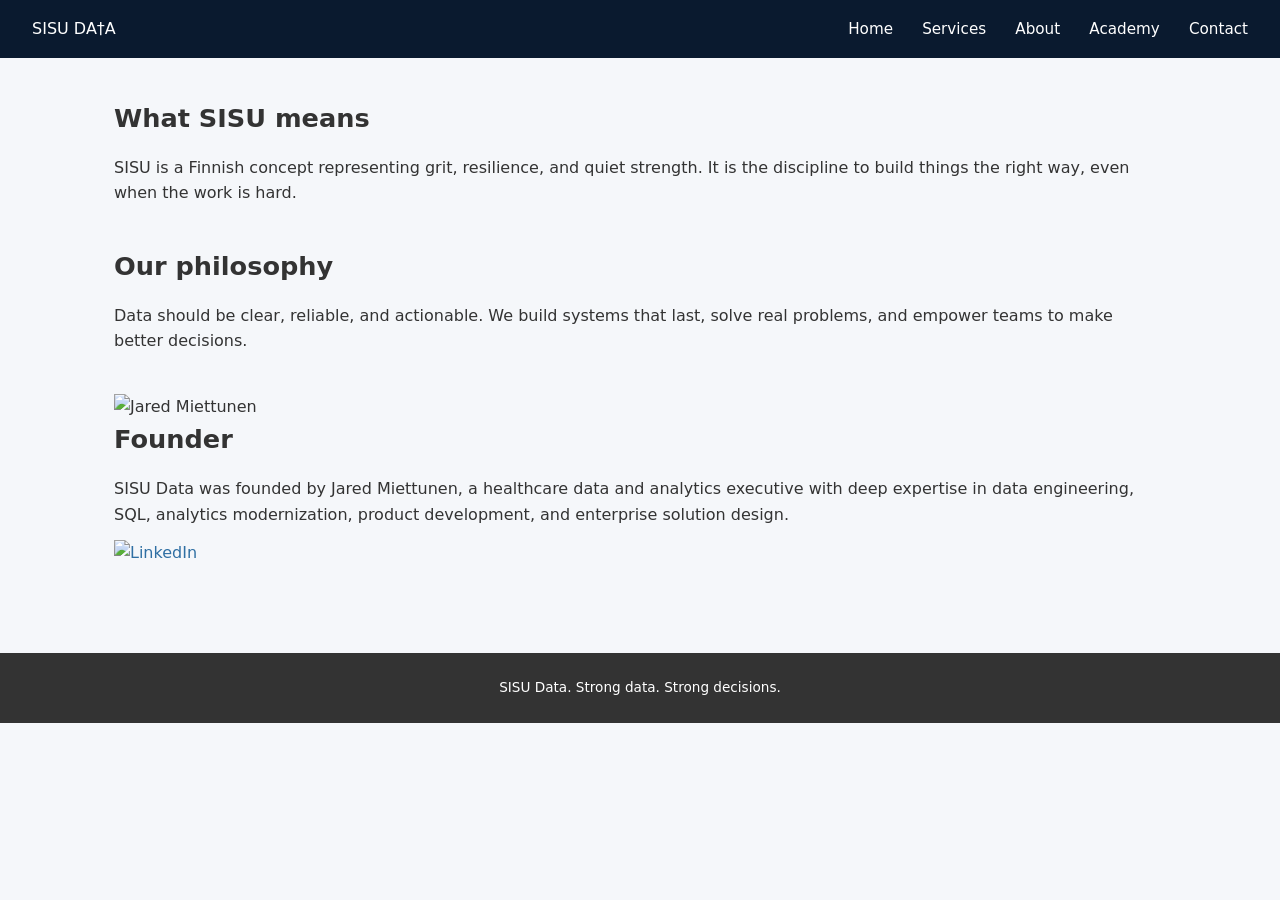
==== about.html @ 60256e6f "Revise founder section with image and details Updated the founder section with a photo and additiona" ====
<!DOCTYPE html>
<html lang="en">
<head>
  <meta charset="UTF-8">
  <title>SISU Data | About</title>
  <link rel="stylesheet" href="styles.css">
</head>
<body>

<header>
  <div class="logo-stack">
    <span class="logo-sisu">SISU</span>
    <span class="logo-data">DA<span class="cross">†</span>A</span>
  </div>
  <nav>
    <a href="index.html">Home</a>
    <a href="services.html">Services</a>
    <a href="about.html">About</a>
    <a href="cases.html">Academy</a>
    <a href="contact.html">Contact</a>
  </nav>
</header>

<main class="main">

  <section class="section">
    <h2>What SISU means</h2>
    <p>
      SISU is a Finnish concept representing grit, resilience, and quiet strength.
      It is the discipline to build things the right way, even when the work is hard.
    </p>
  </section>

  <section class="section">
    <h2>Our philosophy</h2>
    <p>
      Data should be clear, reliable, and actionable. We build systems that last, solve real problems,
      and empower teams to make better decisions.
    </p>
  </section>

  <section class="section founder-section">
    <div class="founder-photo">
      <img src="founder.jpg" alt="Jared Miettunen">
    </div>

    <div class="founder-text">
      <h2>Founder</h2>
      <p>
        SISU Data was founded by Jared Miettunen, a healthcare data and analytics executive with deep
        expertise in data engineering, SQL, analytics modernization, product development, and enterprise
        solution design.
      </p>

      <a href="https://www.linkedin.com/in/jared-s-miettunen" class="linkedin-btn">
        <img src="linkedin.png" alt="LinkedIn">
      </a>
    </div>
  </section>

</main>

<footer>
  <p>SISU Data. Strong data. Strong decisions.</p>
</footer>

</body>
</html>
---- styles.css ----
:root {
  --navy: #0A1A2F;
  --blue: #2F6FA3;
  --ice: #F5F7FA;
  --charcoal: #333333;
  --white: #FFFFFF;
}

* {
  box-sizing: border-box;
  margin: 0;
  padding: 0;
}

body {
  font-family: "Inter", system-ui, -apple-system, BlinkMacSystemFont, "Segoe UI", sans-serif;
  background-color: var(--ice);
  color: var(--charcoal);
  line-height: 1.6;
}

a {
  color: var(--blue);
  text-decoration: none;
}

header {
  background-color: var(--navy);
  color: var(--white);
  padding: 1rem 2rem;
  display: flex;
  justify-content: space-between;
  align-items: center;
}

header .logo {
  font-weight: 700;
  letter-spacing: 0.08em;
}

nav a {
  margin-left: 1.5rem;
  font-size: 0.95rem;
  color: var(--white);
}

nav a:hover {
  text-decoration: underline;
}

.main {
  max-width: 1100px;
  margin: 0 auto;
  padding: 2.5rem 1.5rem 3rem;
}

/* Hero */

.hero {
  background-color: var(--navy);
  color: var(--white);
  padding: 3rem 2rem;
  border-radius: 12px;
  margin-bottom: 2.5rem;
  position: relative;
  overflow: hidden;
}

.hero::after {
  content: "";
  position: absolute;
  right: -40px;
  bottom: -40px;
  width: 200px;
  height: 200px;
  background: linear-gradient(135deg, var(--blue), var(--ice));
  opacity: 0.15;
  transform: rotate(12deg);
}

.hero h1 {
  font-size: 2.2rem;
  margin-bottom: 1rem;
}

.hero p {
  max-width: 600px;
  margin-bottom: 1.5rem;
}

.hero-buttons {
  display: flex;
  gap: 1rem;
  flex-wrap: wrap;
}

.btn-primary,
.btn-secondary {
  padding: 0.75rem 1.4rem;
  border-radius: 999px;
  font-size: 0.95rem;
  font-weight: 500;
  border: none;
  cursor: pointer;
}

.btn-primary {
  background-color: var(--blue);
  color: var(--white);
}

.btn-primary:hover {
  background-color: var(--white);
  color: var(--navy);
}

.btn-secondary {
  background-color: transparent;
  color: var(--white);
  border: 1px solid var(--white);
}

.btn-secondary:hover {
  background-color: var(--white);
  color: var(--navy);
}

/* Sections */

.section {
  margin-bottom: 2.5rem;
}

.section h2 {
  font-size: 1.6rem;
  margin-bottom: 1rem;
}

.section p {
  margin-bottom: 0.75rem;
}

.grid-3 {
  display: grid;
  grid-template-columns: repeat(auto-fit, minmax(240px, 1fr));
  gap: 1.5rem;
}

.card {
  background-color: var(--white);
  border-radius: 10px;
  padding: 1.5rem;
  box-shadow: 0 4px 14px rgba(0, 0, 0, 0.04);
}

.card h3 {
  margin-bottom: 0.5rem;
  font-size: 1.1rem;
}

.card ul {
  list-style: none;
  margin-top: 0.5rem;
}

.card ul li {
  margin-bottom: 0.35rem;
}

/* Contact form */

form {
  background-color: var(--white);
  padding: 1.8rem;
  border-radius: 10px;
  box-shadow: 0 4px 14px rgba(0, 0, 0, 0.04);
}

form .field {
  margin-bottom: 1rem;
}

form label {
  display: block;
  font-size: 0.9rem;
  margin-bottom: 0.35rem;
}

form input,
form textarea {
  width: 100%;
  padding: 0.6rem 0.7rem;
  border-radius: 6px;
  border: 1px solid #ccd3dd;
  font-size: 0.95rem;
}

form textarea {
  min-height: 120px;
  resize: vertical;
}

form button {
  margin-top: 0.5rem;
}

/* Footer */

footer {
  background-color: var(--charcoal);
  color: var(--white);
  padding: 1.5rem 2rem;
  font-size: 0.85rem;
  text-align: center;
}

/* Responsive */

@media (max-width: 700px) {
  header {
    flex-direction: column;
    align-items: flex-start;
    gap: 0.75rem;
  }

  .hero {
    padding: 2.2rem 1.5rem;
  }
}
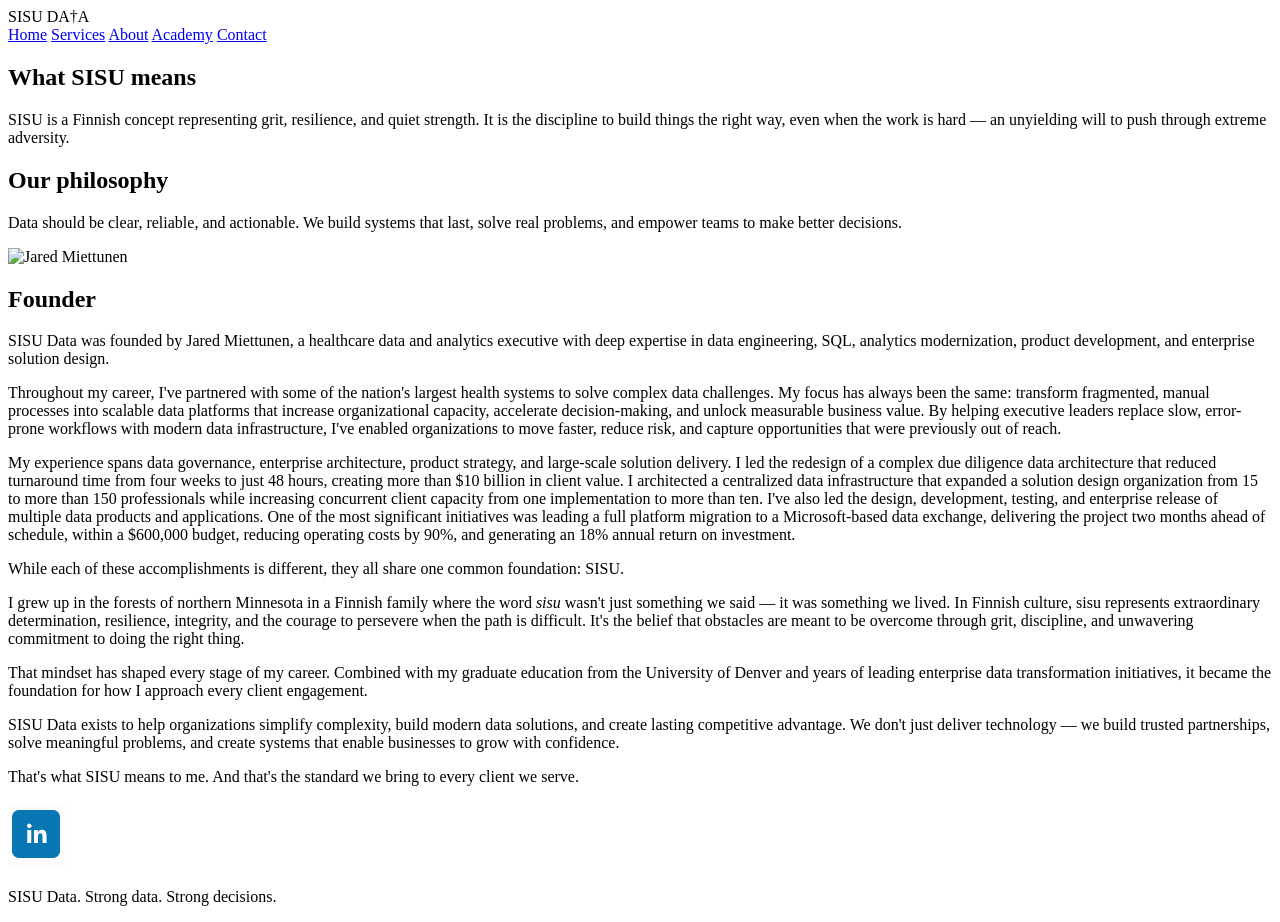
==== commit 5d93395a: "Revise content in about.html for clarity and detail Updated the text in the 'What SISU means' and 'F" ====
--- a/about.html
+++ b/about.html
@@ -23,22 +23,26 @@
 
 <main class="main">
 
+  <!-- What SISU Means -->
   <section class="section">
     <h2>What SISU means</h2>
     <p>
       SISU is a Finnish concept representing grit, resilience, and quiet strength.
-      It is the discipline to build things the right way, even when the work is hard.
+      It is the discipline to build things the right way, even when the work is hard —
+      an unyielding will to push through extreme adversity.
     </p>
   </section>
 
+  <!-- Our Philosophy -->
   <section class="section">
     <h2>Our philosophy</h2>
     <p>
-      Data should be clear, reliable, and actionable. We build systems that last, solve real problems,
-      and empower teams to make better decisions.
+      Data should be clear, reliable, and actionable. We build systems that last,
+      solve real problems, and empower teams to make better decisions.
     </p>
   </section>
 
+  <!-- Founder -->
   <section class="section founder-section">
     <div class="founder-photo">
       <img src="founder.jpg" alt="Jared Miettunen">
@@ -47,13 +51,57 @@
     <div class="founder-text">
       <h2>Founder</h2>
       <p>
-        SISU Data was founded by Jared Miettunen, a healthcare data and analytics executive with deep
-        expertise in data engineering, SQL, analytics modernization, product development, and enterprise
-        solution design.
+        SISU Data was founded by Jared Miettunen, a healthcare data and analytics executive with deep expertise
+        in data engineering, SQL, analytics modernization, product development, and enterprise solution design.
+      </p>
+
+      <p>
+        Throughout my career, I've partnered with some of the nation's largest health systems to solve complex data challenges.
+        My focus has always been the same: transform fragmented, manual processes into scalable data platforms that increase
+        organizational capacity, accelerate decision-making, and unlock measurable business value. By helping executive leaders
+        replace slow, error-prone workflows with modern data infrastructure, I've enabled organizations to move faster, reduce risk,
+        and capture opportunities that were previously out of reach.
+      </p>
+
+      <p>
+        My experience spans data governance, enterprise architecture, product strategy, and large-scale solution delivery.
+        I led the redesign of a complex due diligence data architecture that reduced turnaround time from four weeks to just 48 hours,
+        creating more than $10 billion in client value. I architected a centralized data infrastructure that expanded a solution design
+        organization from 15 to more than 150 professionals while increasing concurrent client capacity from one implementation to more than ten.
+        I've also led the design, development, testing, and enterprise release of multiple data products and applications.
+        One of the most significant initiatives was leading a full platform migration to a Microsoft-based data exchange,
+        delivering the project two months ahead of schedule, within a $600,000 budget, reducing operating costs by 90%, and generating
+        an 18% annual return on investment.
+      </p>
+
+      <p>
+        While each of these accomplishments is different, they all share one common foundation: SISU.
+      </p>
+
+      <p>
+        I grew up in the forests of northern Minnesota in a Finnish family where the word <em>sisu</em> wasn't just something we said —
+        it was something we lived. In Finnish culture, sisu represents extraordinary determination, resilience, integrity,
+        and the courage to persevere when the path is difficult. It's the belief that obstacles are meant to be overcome through grit,
+        discipline, and unwavering commitment to doing the right thing.
+      </p>
+
+      <p>
+        That mindset has shaped every stage of my career. Combined with my graduate education from the University of Denver
+        and years of leading enterprise data transformation initiatives, it became the foundation for how I approach every client engagement.
+      </p>
+
+      <p>
+        SISU Data exists to help organizations simplify complexity, build modern data solutions, and create lasting competitive advantage.
+        We don't just deliver technology — we build trusted partnerships, solve meaningful problems, and create systems that enable
+        businesses to grow with confidence.
+      </p>
+
+      <p>
+        That's what SISU means to me. And that's the standard we bring to every client we serve.
       </p>
 
       <a href="https://www.linkedin.com/in/jared-s-miettunen" class="linkedin-btn">
-        <img src="linkedin.png" alt="LinkedIn">
+        <img src="linkedin.png" alt="LinkedIn Profile">
       </a>
     </div>
   </section>
--- a/styles.css
+++ b/styles.css
@@ -1,229 +1,106 @@
-:root {
-  --navy: #0A1A2F;
-  --blue: #2F6FA3;
-  --ice: #F5F7FA;
-  --charcoal: #333333;
-  --white: #FFFFFF;
-}
+<!DOCTYPE html>
+<html lang="en">
+<head>
+  <meta charset="UTF-8">
+  <title>SISU Data | Services</title>
+  <link rel="stylesheet" href="styles.css">
+</head>
+<body>
 
-* {
-  box-sizing: border-box;
-  margin: 0;
-  padding: 0;
-}
+<header>
+  <div class="logo-stack">
+    <span class="logo-sisu">SISU</span>
+    <span class="logo-data">DA<span class="cross">†</span>A</span>
+  </div>
+  <nav>
+    <a href="index.html">Home</a>
+    <a href="services.html">Services</a>
+    <a href="about.html">About</a>
+    <a href="cases.html">Academy</a>
+    <a href="contact.html">Contact</a>
+  </nav>
+</header>
 
-body {
-  font-family: "Inter", system-ui, -apple-system, BlinkMacSystemFont, "Segoe UI", sans-serif;
-  background-color: var(--ice);
-  color: var(--charcoal);
-  line-height: 1.6;
-}
+<main class="main">
 
-a {
-  color: var(--blue);
-  text-decoration: none;
-}
+  <section class="section">
+    <h2>Services</h2>
+    <p>
+      SISU Data focuses on disciplined, outcome‑driven data work. Each engagement is tailored,
+      but these are the core service areas.
+    </p>
+  </section>
 
-header {
-  background-color: var(--navy);
-  color: var(--white);
-  padding: 1rem 2rem;
-  display: flex;
-  justify-content: space-between;
-  align-items: center;
-}
+  <!-- FIRST ROW: 3 CARDS -->
+  <section class="section grid-3">
 
-header .logo {
-  font-weight: 700;
-  letter-spacing: 0.08em;
-}
+    <div class="card">
+      <h3>Business Consulting</h3>
+      <p>Strategic guidance to help organizations grow with clarity and confidence.</p>
+      <ul>
+        <li>Strategic planning</li>
+        <li>Operational performance review</li>
+        <li>Leadership advisory</li>
+        <li>Product growth strategy</li>
+      </ul>
+    </div>
 
-nav a {
-  margin-left: 1.5rem;
-  font-size: 0.95rem;
-  color: var(--white);
-}
+    <div class="card">
+      <h3>Data Engineering & Architecture</h3>
+      <p>We design and optimize SQL environments, build reliable pipelines, and modernize legacy systems.</p>
+      <ul>
+        <li>Faster query performance</li>
+        <li>Stable ETL pipelines</li>
+        <li>Reduced downtime</li>
+        <li>Scalable architecture</li>
+      </ul>
+    </div>
 
-nav a:hover {
-  text-decoration: underline;
-}
+    <div class="card">
+      <h3>Analytics Modernization</h3>
+      <p>We transform reporting into actionable intelligence with modern BI and KPI frameworks.</p>
+      <ul>
+        <li>Clear KPI alignment</li>
+        <li>Automated reporting</li>
+        <li>Executive‑ready dashboards</li>
+        <li>Better visibility into trends</li>
+      </ul>
+    </div>
 
-.main {
-  max-width: 1100px;
-  margin: 0 auto;
-  padding: 2.5rem 1.5rem 3rem;
-}
+  </section>
 
-/* Hero */
+  <!-- SECOND ROW: 2 CARDS -->
+  <section class="section grid-2">
 
-.hero {
-  background-color: var(--navy);
-  color: var(--white);
-  padding: 3rem 2rem;
-  border-radius: 12px;
-  margin-bottom: 2.5rem;
-  position: relative;
-  overflow: hidden;
-}
+    <div class="card">
+      <h3>AI & Automation Readiness</h3>
+      <p>We prepare your data for AI by improving quality, structure, governance, and workflow automation.</p>
+      <ul>
+        <li>Clean, reliable datasets</li>
+        <li>Feature‑ready data</li>
+        <li>Automated workflows</li>
+        <li>Strong governance foundation</li>
+      </ul>
+    </div>
 
-.hero::after {
-  content: "";
-  position: absolute;
-  right: -40px;
-  bottom: -40px;
-  width: 200px;
-  height: 200px;
-  background: linear-gradient(135deg, var(--blue), var(--ice));
-  opacity: 0.15;
-  transform: rotate(12deg);
-}
+    <div class="card">
+      <h3>Product Ownership & Delivery</h3>
+      <p>We lead cross‑functional teams to deliver data products that solve real business problems.</p>
+      <ul>
+        <li>Clear roadmaps</li>
+        <li>Prioritized backlogs</li>
+        <li>On‑time delivery</li>
+        <li>Measurable business impact</li>
+      </ul>
+    </div>
 
-.hero h1 {
-  font-size: 2.2rem;
-  margin-bottom: 1rem;
-}
+  </section>
 
-.hero p {
-  max-width: 600px;
-  margin-bottom: 1.5rem;
-}
+</main>
 
-.hero-buttons {
-  display: flex;
-  gap: 1rem;
-  flex-wrap: wrap;
-}
+<footer>
+  <p>Built with clarity and resilience. SISU Data.</p>
+</footer>
 
-.btn-primary,
-.btn-secondary {
-  padding: 0.75rem 1.4rem;
-  border-radius: 999px;
-  font-size: 0.95rem;
-  font-weight: 500;
-  border: none;
-  cursor: pointer;
-}
-
-.btn-primary {
-  background-color: var(--blue);
-  color: var(--white);
-}
-
-.btn-primary:hover {
-  background-color: var(--white);
-  color: var(--navy);
-}
-
-.btn-secondary {
-  background-color: transparent;
-  color: var(--white);
-  border: 1px solid var(--white);
-}
-
-.btn-secondary:hover {
-  background-color: var(--white);
-  color: var(--navy);
-}
-
-/* Sections */
-
-.section {
-  margin-bottom: 2.5rem;
-}
-
-.section h2 {
-  font-size: 1.6rem;
-  margin-bottom: 1rem;
-}
-
-.section p {
-  margin-bottom: 0.75rem;
-}
-
-.grid-3 {
-  display: grid;
-  grid-template-columns: repeat(auto-fit, minmax(240px, 1fr));
-  gap: 1.5rem;
-}
-
-.card {
-  background-color: var(--white);
-  border-radius: 10px;
-  padding: 1.5rem;
-  box-shadow: 0 4px 14px rgba(0, 0, 0, 0.04);
-}
-
-.card h3 {
-  margin-bottom: 0.5rem;
-  font-size: 1.1rem;
-}
-
-.card ul {
-  list-style: none;
-  margin-top: 0.5rem;
-}
-
-.card ul li {
-  margin-bottom: 0.35rem;
-}
-
-/* Contact form */
-
-form {
-  background-color: var(--white);
-  padding: 1.8rem;
-  border-radius: 10px;
-  box-shadow: 0 4px 14px rgba(0, 0, 0, 0.04);
-}
-
-form .field {
-  margin-bottom: 1rem;
-}
-
-form label {
-  display: block;
-  font-size: 0.9rem;
-  margin-bottom: 0.35rem;
-}
-
-form input,
-form textarea {
-  width: 100%;
-  padding: 0.6rem 0.7rem;
-  border-radius: 6px;
-  border: 1px solid #ccd3dd;
-  font-size: 0.95rem;
-}
-
-form textarea {
-  min-height: 120px;
-  resize: vertical;
-}
-
-form button {
-  margin-top: 0.5rem;
-}
-
-/* Footer */
-
-footer {
-  background-color: var(--charcoal);
-  color: var(--white);
-  padding: 1.5rem 2rem;
-  font-size: 0.85rem;
-  text-align: center;
-}
-
-/* Responsive */
-
-@media (max-width: 700px) {
-  header {
-    flex-direction: column;
-    align-items: flex-start;
-    gap: 0.75rem;
-  }
-
-  .hero {
-    padding: 2.2rem 1.5rem;
-  }
-}
+</body>
+</html>
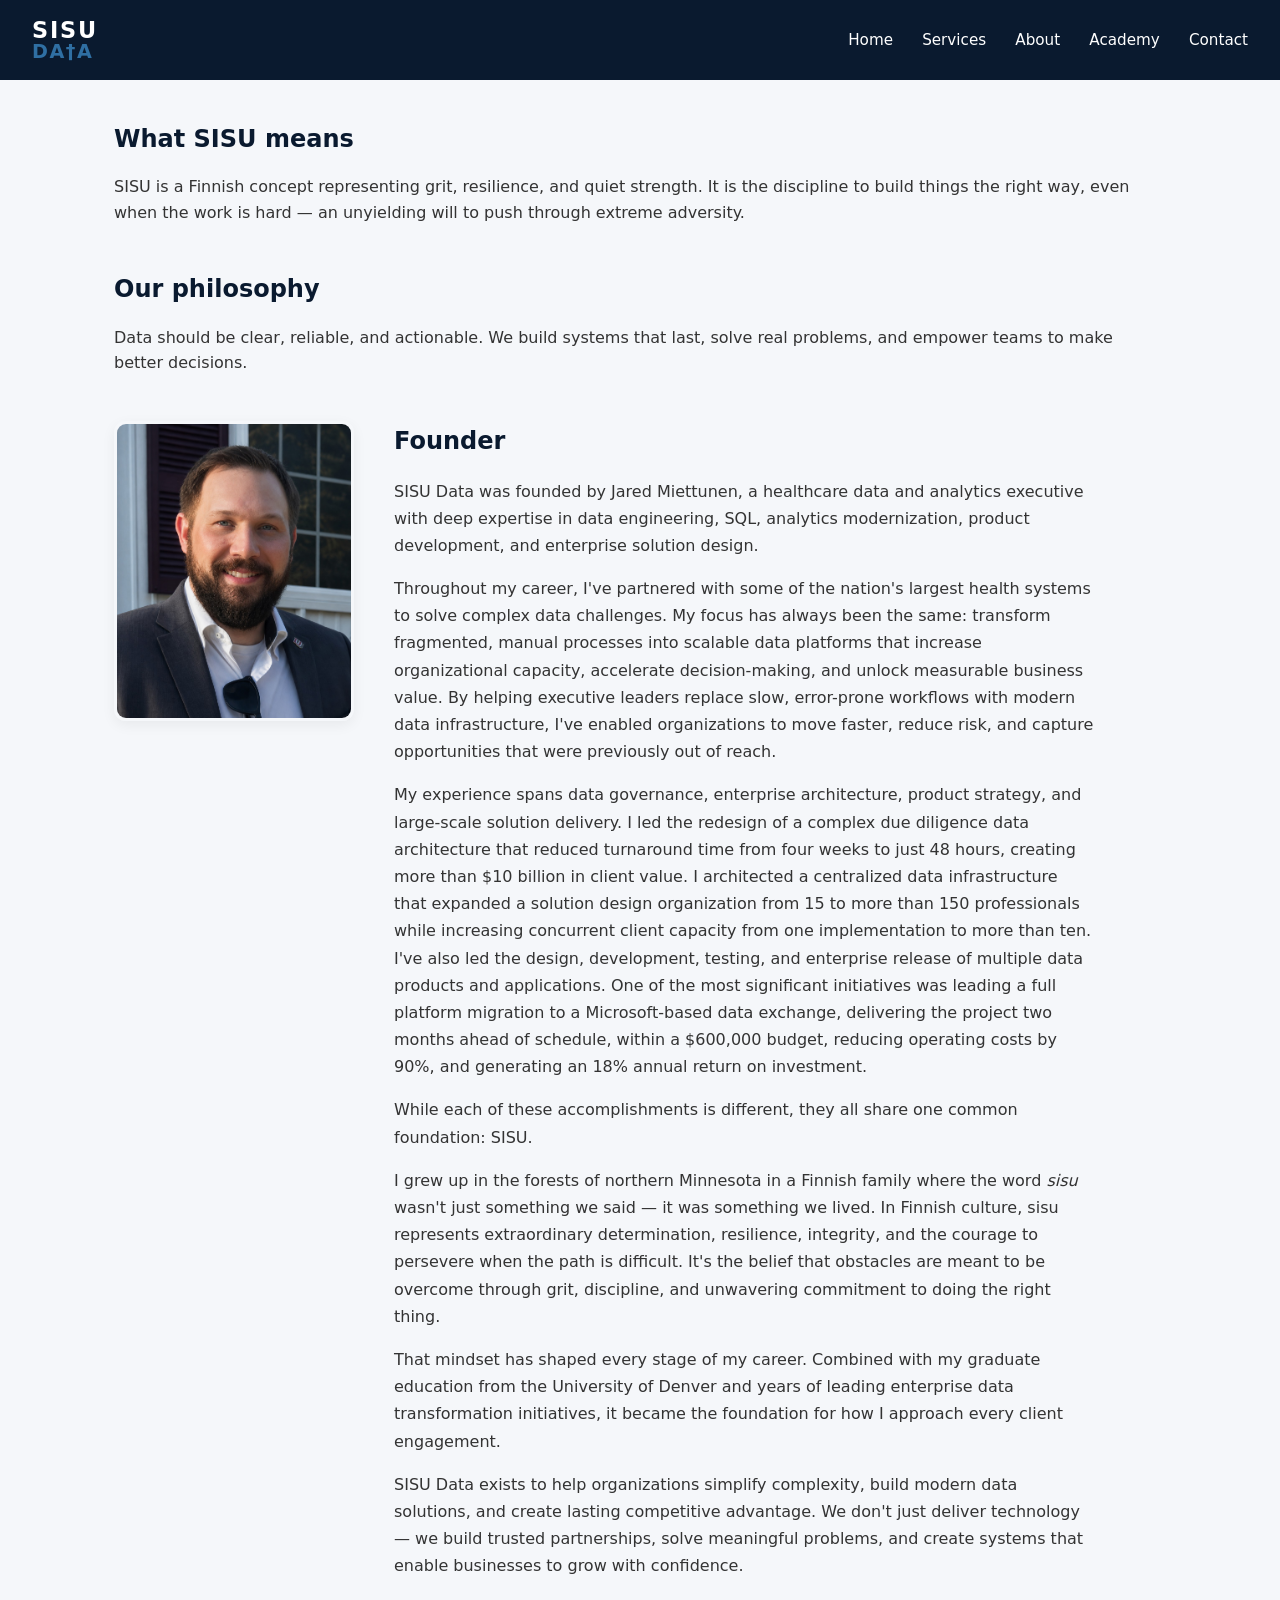
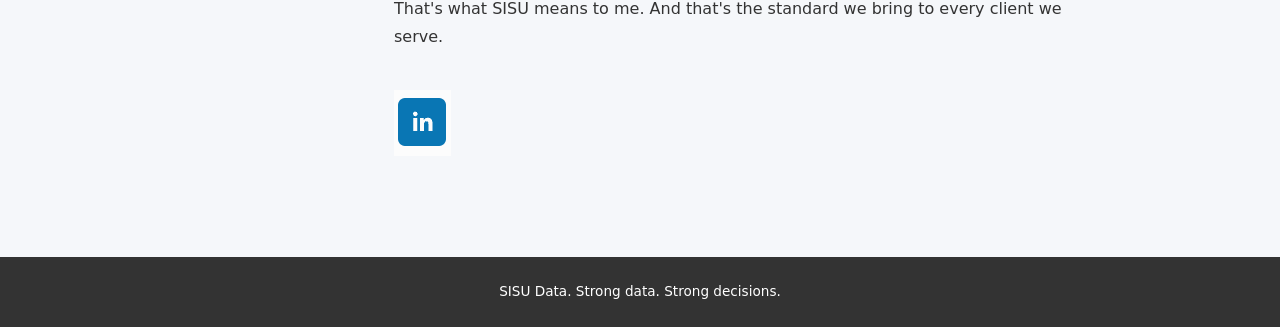
==== commit a3059c3a: "Update link from cases.html to academy.html" ====
--- a/about.html
+++ b/about.html
@@ -16,7 +16,7 @@
     <a href="index.html">Home</a>
     <a href="services.html">Services</a>
     <a href="about.html">About</a>
-    <a href="cases.html">Academy</a>
+    <a href="academy.html">Academy</a>
     <a href="contact.html">Contact</a>
   </nav>
 </header>
--- a/styles.css
+++ b/styles.css
@@ -1,106 +1,342 @@
-<!DOCTYPE html>
-<html lang="en">
-<head>
-  <meta charset="UTF-8">
-  <title>SISU Data | Services</title>
-  <link rel="stylesheet" href="styles.css">
-</head>
-<body>
-
-<header>
-  <div class="logo-stack">
-    <span class="logo-sisu">SISU</span>
-    <span class="logo-data">DA<span class="cross">†</span>A</span>
-  </div>
-  <nav>
-    <a href="index.html">Home</a>
-    <a href="services.html">Services</a>
-    <a href="about.html">About</a>
-    <a href="cases.html">Academy</a>
-    <a href="contact.html">Contact</a>
-  </nav>
-</header>
-
-<main class="main">
-
-  <section class="section">
-    <h2>Services</h2>
-    <p>
-      SISU Data focuses on disciplined, outcome‑driven data work. Each engagement is tailored,
-      but these are the core service areas.
-    </p>
-  </section>
-
-  <!-- FIRST ROW: 3 CARDS -->
-  <section class="section grid-3">
-
-    <div class="card">
-      <h3>Business Consulting</h3>
-      <p>Strategic guidance to help organizations grow with clarity and confidence.</p>
-      <ul>
-        <li>Strategic planning</li>
-        <li>Operational performance review</li>
-        <li>Leadership advisory</li>
-        <li>Product growth strategy</li>
-      </ul>
-    </div>
-
-    <div class="card">
-      <h3>Data Engineering & Architecture</h3>
-      <p>We design and optimize SQL environments, build reliable pipelines, and modernize legacy systems.</p>
-      <ul>
-        <li>Faster query performance</li>
-        <li>Stable ETL pipelines</li>
-        <li>Reduced downtime</li>
-        <li>Scalable architecture</li>
-      </ul>
-    </div>
-
-    <div class="card">
-      <h3>Analytics Modernization</h3>
-      <p>We transform reporting into actionable intelligence with modern BI and KPI frameworks.</p>
-      <ul>
-        <li>Clear KPI alignment</li>
-        <li>Automated reporting</li>
-        <li>Executive‑ready dashboards</li>
-        <li>Better visibility into trends</li>
-      </ul>
-    </div>
-
-  </section>
-
-  <!-- SECOND ROW: 2 CARDS -->
-  <section class="section grid-2">
-
-    <div class="card">
-      <h3>AI & Automation Readiness</h3>
-      <p>We prepare your data for AI by improving quality, structure, governance, and workflow automation.</p>
-      <ul>
-        <li>Clean, reliable datasets</li>
-        <li>Feature‑ready data</li>
-        <li>Automated workflows</li>
-        <li>Strong governance foundation</li>
-      </ul>
-    </div>
-
-    <div class="card">
-      <h3>Product Ownership & Delivery</h3>
-      <p>We lead cross‑functional teams to deliver data products that solve real business problems.</p>
-      <ul>
-        <li>Clear roadmaps</li>
-        <li>Prioritized backlogs</li>
-        <li>On‑time delivery</li>
-        <li>Measurable business impact</li>
-      </ul>
-    </div>
-
-  </section>
-
-</main>
-
-<footer>
-  <p>Built with clarity and resilience. SISU Data.</p>
-</footer>
-
-</body>
-</html>
+/* ---------------------------------------------------------
+   SISU Data — Global Stylesheet
+   Palette: Deep Navy, Nordic Blue, Ice Gray, Charcoal, White
+--------------------------------------------------------- */
+
+:root {
+  --navy: #0A1A2F;
+  --blue: #2F6FA3;
+  --ice: #F5F7FA;
+  --charcoal: #333333;
+  --white: #FFFFFF;
+
+  --radius: 12px;
+  --shadow: 0 4px 14px rgba(0, 0, 0, 0.06);
+}
+
+/* Reset */
+* {
+  box-sizing: border-box;
+  margin: 0;
+  padding: 0;
+}
+
+body {
+  font-family: "Inter", system-ui, -apple-system, BlinkMacSystemFont, "Segoe UI", sans-serif;
+  background-color: var(--ice);
+  color: var(--charcoal);
+  line-height: 1.6;
+}
+
+a {
+  color: var(--blue);
+  text-decoration: none;
+}
+
+/* ---------------------------------------------------------
+   Header + Logo
+--------------------------------------------------------- */
+
+header {
+  background-color: var(--navy);
+  color: var(--white);
+  padding: 1.2rem 2rem;
+  display: flex;
+  justify-content: space-between;
+  align-items: center;
+}
+
+nav a {
+  margin-left: 1.5rem;
+  font-size: 0.95rem;
+  color: var(--white);
+}
+
+nav a:hover {
+  text-decoration: underline;
+}
+
+/* Stacked Logo */
+.logo-stack {
+  display: flex;
+  flex-direction: column;
+  line-height: 1;
+}
+
+.logo-sisu {
+  font-size: 1.4rem;
+  font-weight: 700;
+  color: var(--white);
+  letter-spacing: 0.08em;
+}
+
+.logo-data {
+  font-size: 1.2rem;
+  font-weight: 600;
+  color: var(--blue);
+  letter-spacing: 0.08em;
+}
+
+.cross {
+  font-weight: 700;
+  color: var(--blue);
+}
+
+/* ---------------------------------------------------------
+   Main Layout
+--------------------------------------------------------- */
+
+.main {
+  max-width: 1100px;
+  margin: 0 auto;
+  padding: 2.5rem 1.5rem 3rem;
+}
+
+.section {
+  margin-bottom: 2.8rem;
+}
+
+.section h2,
+.section h3,
+.section h4 {
+  margin-bottom: 1rem;
+  color: var(--navy);
+}
+
+.section p {
+  margin-bottom: 0.75rem;
+}
+
+/* ---------------------------------------------------------
+   Hero Section
+--------------------------------------------------------- */
+
+.hero {
+  background-color: var(--navy);
+  color: var(--white);
+  padding: 3rem 2rem;
+  border-radius: var(--radius);
+  margin-bottom: 2.5rem;
+  position: relative;
+  overflow: hidden;
+}
+
+.hero::after {
+  content: "";
+  position: absolute;
+  right: -40px;
+  bottom: -40px;
+  width: 200px;
+  height: 200px;
+  background: linear-gradient(135deg, var(--blue), var(--ice));
+  opacity: 0.15;
+  transform: rotate(12deg);
+}
+
+.hero-logo {
+  text-align: center;
+  margin-bottom: 1.5rem;
+}
+
+.hero-sisu {
+  display: block;
+  font-size: 2.4rem;
+  font-weight: 700;
+  color: var(--white);
+}
+
+.hero-data {
+  display: block;
+  font-size: 2rem;
+  font-weight: 600;
+  color: var(--blue);
+}
+
+/* ---------------------------------------------------------
+   Buttons
+--------------------------------------------------------- */
+
+.btn-primary,
+.btn-secondary {
+  padding: 0.75rem 1.4rem;
+  border-radius: 999px;
+  font-size: 0.95rem;
+  font-weight: 500;
+  border: none;
+  cursor: pointer;
+}
+
+.btn-primary {
+  background-color: var(--blue);
+  color: var(--white);
+}
+
+.btn-primary:hover {
+  background-color: var(--white);
+  color: var(--navy);
+}
+
+.btn-secondary {
+  background-color: transparent;
+  color: var(--white);
+  border: 1px solid var(--white);
+}
+
+.btn-secondary:hover {
+  background-color: var(--white);
+  color: var(--navy);
+}
+
+/* ---------------------------------------------------------
+   Cards + Grids
+--------------------------------------------------------- */
+
+.grid-3 {
+  display: grid;
+  grid-template-columns: repeat(auto-fit, minmax(260px, 1fr));
+  gap: 1.5rem;
+}
+
+.grid-2 {
+  display: grid;
+  grid-template-columns: repeat(2, minmax(260px, 1fr));
+  gap: 1.5rem;
+}
+
+.grid-1 {
+  display: grid;
+  grid-template-columns: 1fr;
+  gap: 2rem;
+}
+
+.card,
+.academy-card {
+  background-color: var(--white);
+  border-radius: var(--radius);
+  padding: 1.6rem;
+  box-shadow: var(--shadow);
+}
+
+.card h3,
+.academy-card h4 {
+  margin-bottom: 0.6rem;
+  color: var(--navy);
+}
+
+.card ul,
+.academy-card ul {
+  list-style: none;
+  margin-top: 0.5rem;
+}
+
+.card ul li,
+.academy-card ul li {
+  margin-bottom: 0.35rem;
+}
+
+/* ---------------------------------------------------------
+   Founder Section
+--------------------------------------------------------- */
+
+.founder-section {
+  display: flex;
+  flex-wrap: wrap;
+  gap: 2.5rem;
+  align-items: flex-start;
+}
+
+.founder-photo img {
+  width: 240px;
+  height: auto;
+  border-radius: 12px;
+  object-fit: cover;
+  box-shadow: var(--shadow);
+  border: 3px solid var(--ice);
+}
+
+.founder-text {
+  flex: 1 1 600px;
+  max-width: 700px;
+  line-height: 1.7;
+}
+
+.founder-text p {
+  margin-bottom: 1rem;
+}
+
+.linkedin-btn {
+  display: inline-block;
+  margin-top: 1.5rem;
+}
+
+/* ---------------------------------------------------------
+   Contact Form
+--------------------------------------------------------- */
+
+form {
+  background-color: var(--white);
+  padding: 1.8rem;
+  border-radius: var(--radius);
+  box-shadow: var(--shadow);
+}
+
+form .field {
+  margin-bottom: 1rem;
+}
+
+form label {
+  display: block;
+  font-size: 0.9rem;
+  margin-bottom: 0.35rem;
+}
+
+form input,
+form textarea,
+form select {
+  width: 100%;
+  padding: 0.6rem 0.7rem;
+  border-radius: 6px;
+  border: 1px solid #ccd3dd;
+  font-size: 0.95rem;
+}
+
+form textarea {
+  min-height: 120px;
+  resize: vertical;
+}
+
+/* ---------------------------------------------------------
+   Footer
+--------------------------------------------------------- */
+
+footer {
+  background-color: var(--charcoal);
+  color: var(--white);
+  padding: 1.5rem 2rem;
+  font-size: 0.85rem;
+  text-align: center;
+}
+
+/* ---------------------------------------------------------
+   Responsive
+--------------------------------------------------------- */
+
+@media (max-width: 700px) {
+  header {
+    flex-direction: column;
+    align-items: flex-start;
+    gap: 0.75rem;
+  }
+
+  .hero {
+    padding: 2.2rem 1.5rem;
+  }
+
+  .founder-section {
+    flex-direction: column;
+  }
+
+  .audience-list {
+    columns: 1;
+  }
+}
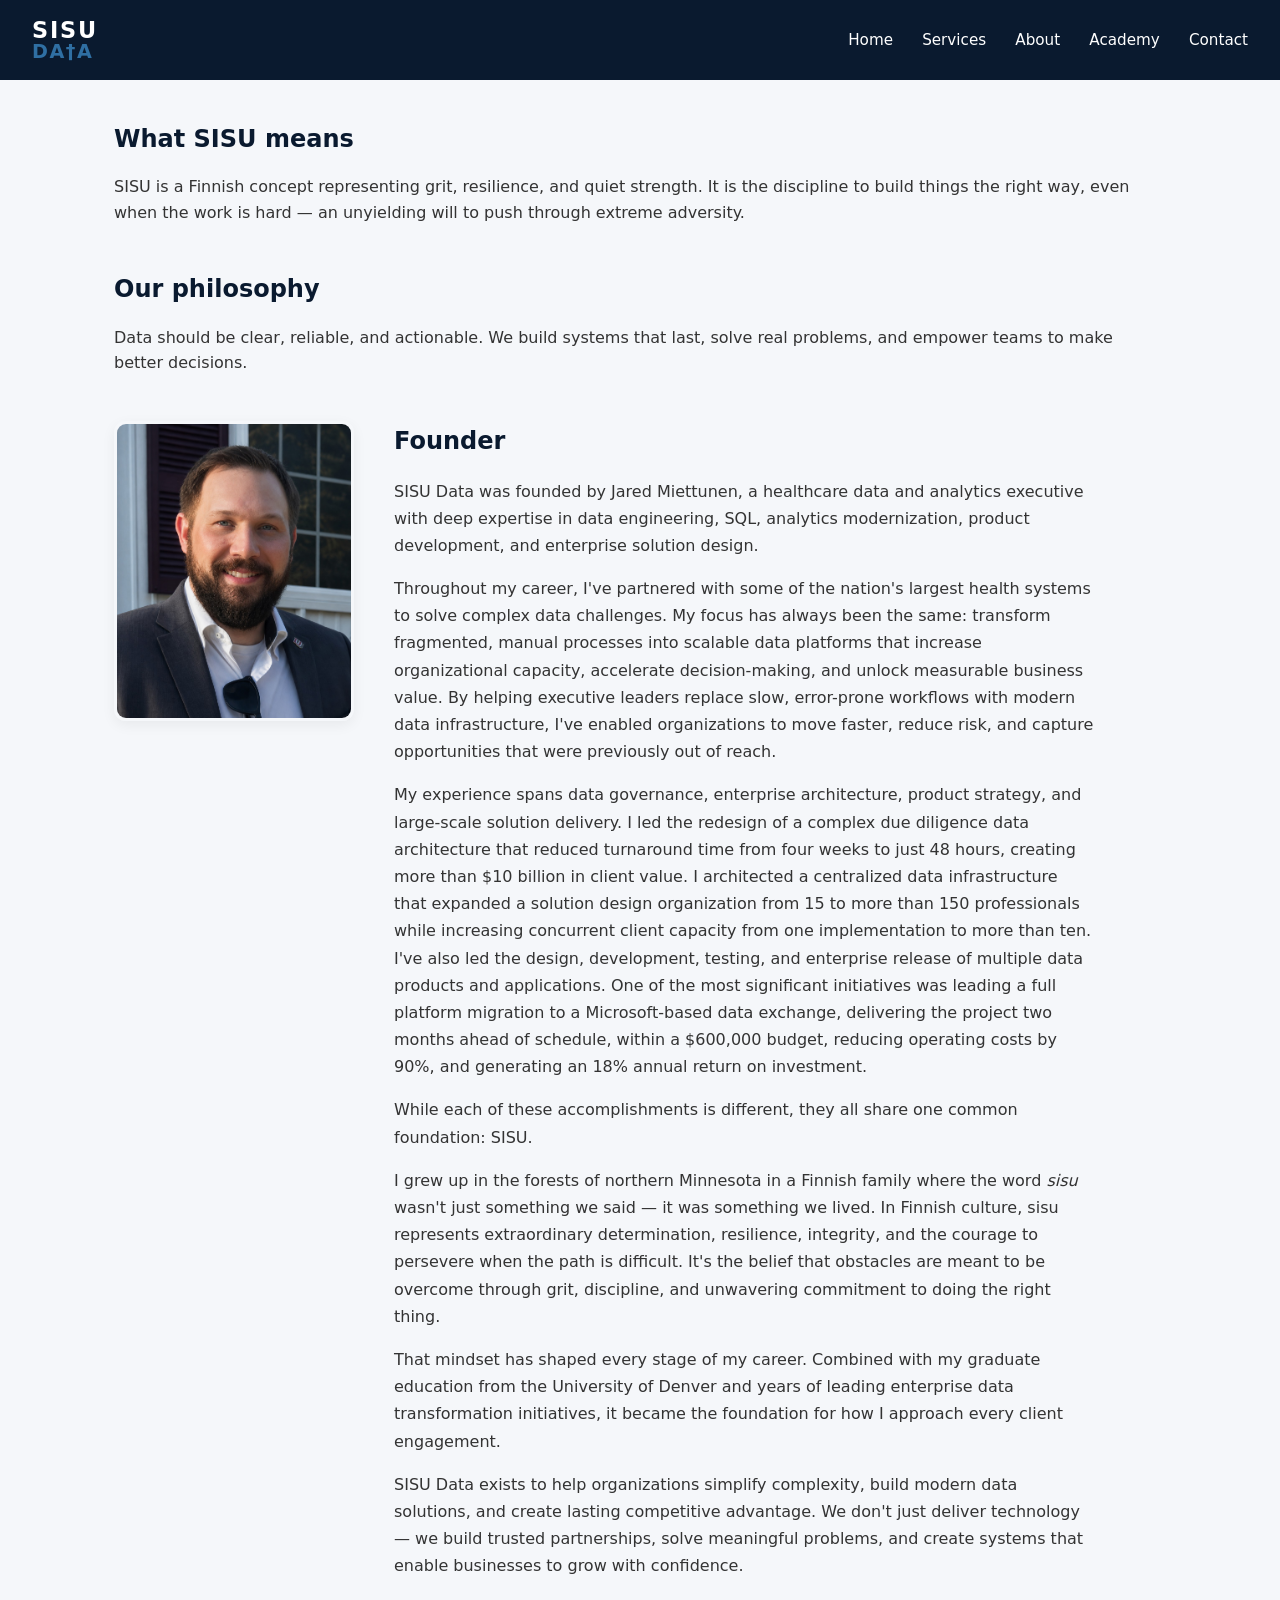
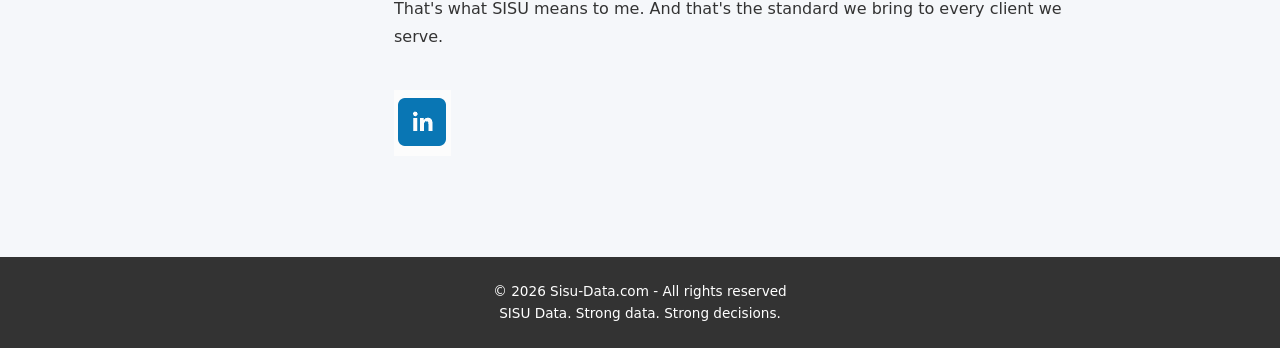
==== commit f846e386: "Update footer structure and content in about.html" ====
--- a/about.html
+++ b/about.html
@@ -107,10 +107,12 @@
   </section>
 
 </main>
+  
+<footer class="site-footer">
+  <div class="footer-left">© 2026 Sisu-Data.com - All rights reserved</div>
+  <div class="footer-center">SISU Data. Strong data. Strong decisions.</div>
+</footer>
 
-<footer>
-  <p>SISU Data. Strong data. Strong decisions.</p>
-</footer>
 
 </body>
 </html>
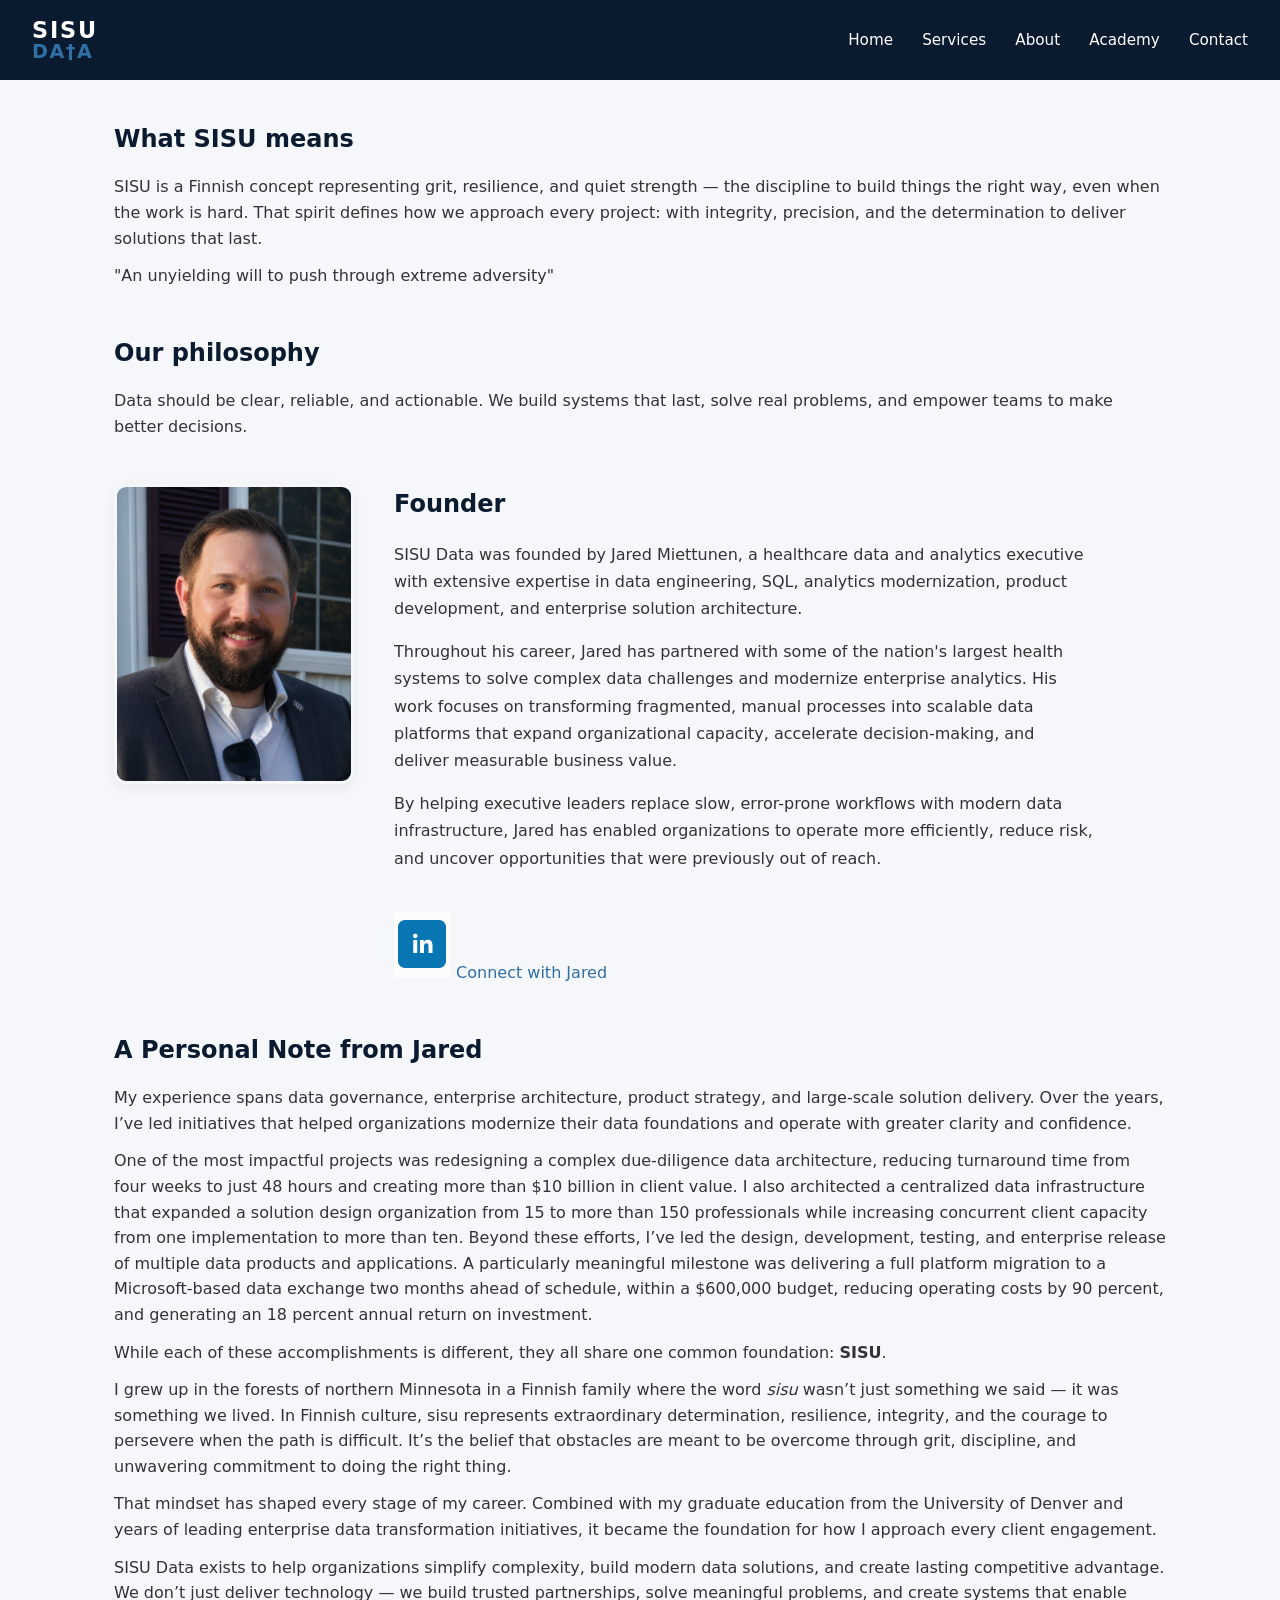
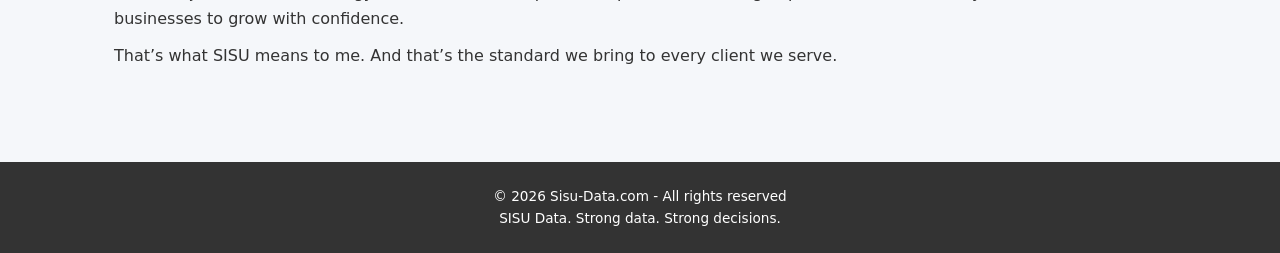
==== commit 44cedc43: "Update about.html" ====
--- a/about.html
+++ b/about.html
@@ -27,9 +27,11 @@
   <section class="section">
     <h2>What SISU means</h2>
     <p>
-      SISU is a Finnish concept representing grit, resilience, and quiet strength.
-      It is the discipline to build things the right way, even when the work is hard —
-      an unyielding will to push through extreme adversity.
+      SISU is a Finnish concept representing grit, resilience, and quiet strength — the discipline to build things the right way, even when the work is hard. That spirit defines how we approach every project: with integrity, precision, and the determination to deliver solutions that last. 
+      </p>
+
+    <p>
+       "An unyielding will to push through extreme adversity"
     </p>
   </section>
 
@@ -44,67 +46,65 @@
 
   <!-- Founder -->
   <section class="section founder-section">
-    <div class="founder-photo">
-      <img src="founder.jpg" alt="Jared Miettunen">
-    </div>
+  <div class="founder-photo">
+    <img src="founder.jpg" alt="Jared Miettunen">
+  </div>
 
-    <div class="founder-text">
-      <h2>Founder</h2>
-      <p>
-        SISU Data was founded by Jared Miettunen, a healthcare data and analytics executive with deep expertise
-        in data engineering, SQL, analytics modernization, product development, and enterprise solution design.
-      </p>
+  <div class="founder-text">
+    <h2>Founder</h2>
+    <p>
+      SISU Data was founded by Jared Miettunen, a healthcare data and analytics executive with extensive expertise in data engineering, SQL, analytics modernization, product development, and enterprise solution architecture.
+    </p>
 
-      <p>
-        Throughout my career, I've partnered with some of the nation's largest health systems to solve complex data challenges.
-        My focus has always been the same: transform fragmented, manual processes into scalable data platforms that increase
-        organizational capacity, accelerate decision-making, and unlock measurable business value. By helping executive leaders
-        replace slow, error-prone workflows with modern data infrastructure, I've enabled organizations to move faster, reduce risk,
-        and capture opportunities that were previously out of reach.
-      </p>
+    <p>
+      Throughout his career, Jared has partnered with some of the nation's largest health systems to solve complex data challenges and modernize enterprise analytics. His work focuses on transforming fragmented, manual processes into scalable data platforms that expand organizational capacity, accelerate decision-making, and deliver measurable business value.
+    </p>
 
-      <p>
-        My experience spans data governance, enterprise architecture, product strategy, and large-scale solution delivery.
-        I led the redesign of a complex due diligence data architecture that reduced turnaround time from four weeks to just 48 hours,
-        creating more than $10 billion in client value. I architected a centralized data infrastructure that expanded a solution design
-        organization from 15 to more than 150 professionals while increasing concurrent client capacity from one implementation to more than ten.
-        I've also led the design, development, testing, and enterprise release of multiple data products and applications.
-        One of the most significant initiatives was leading a full platform migration to a Microsoft-based data exchange,
-        delivering the project two months ahead of schedule, within a $600,000 budget, reducing operating costs by 90%, and generating
-        an 18% annual return on investment.
-      </p>
+    <p>
+      By helping executive leaders replace slow, error-prone workflows with modern data infrastructure, Jared has enabled organizations to operate more efficiently, reduce risk, and uncover opportunities that were previously out of reach.
+    </p>
 
-      <p>
-        While each of these accomplishments is different, they all share one common foundation: SISU.
-      </p>
+    <a href="https://www.linkedin.com/in/jared-s-miettunen" class="linkedin-btn">
+      <img src="linkedin.png" alt="LinkedIn Profile">
+      <span class="linkedin-text">Connect with Jared</span>
+    </a>
+  </div>
+</section>
 
-      <p>
-        I grew up in the forests of northern Minnesota in a Finnish family where the word <em>sisu</em> wasn't just something we said —
-        it was something we lived. In Finnish culture, sisu represents extraordinary determination, resilience, integrity,
-        and the courage to persevere when the path is difficult. It's the belief that obstacles are meant to be overcome through grit,
-        discipline, and unwavering commitment to doing the right thing.
-      </p>
+  <!-- Personal Note -->
+<section class="section personal-note">
+  <h2>A Personal Note from Jared</h2>
 
-      <p>
-        That mindset has shaped every stage of my career. Combined with my graduate education from the University of Denver
-        and years of leading enterprise data transformation initiatives, it became the foundation for how I approach every client engagement.
-      </p>
+  <p>
+    My experience spans data governance, enterprise architecture, product strategy, and large‑scale solution delivery. Over the years, I’ve led initiatives that helped organizations modernize their data foundations and operate with greater clarity and confidence.
+  </p>
 
-      <p>
-        SISU Data exists to help organizations simplify complexity, build modern data solutions, and create lasting competitive advantage.
-        We don't just deliver technology — we build trusted partnerships, solve meaningful problems, and create systems that enable
-        businesses to grow with confidence.
-      </p>
+  <p>
+    One of the most impactful projects was redesigning a complex due‑diligence data architecture, reducing turnaround time from four weeks to just 48 hours and creating more than $10 billion in client value. I also architected a centralized data infrastructure that expanded a solution design organization from 15 to more than 150 professionals while increasing concurrent client capacity from one implementation to more than ten. Beyond these efforts, I’ve led the design, development, testing, and enterprise release of multiple data products and applications. A particularly meaningful milestone was delivering a full platform migration to a Microsoft‑based data exchange two months ahead of schedule, within a $600,000 budget, reducing operating costs by 90 percent, and generating an 18 percent annual return on investment.
+  </p>
 
-      <p>
-        That's what SISU means to me. And that's the standard we bring to every client we serve.
-      </p>
+  <p>
+    While each of these accomplishments is different, they all share one common foundation: <strong>SISU</strong>.
+  </p>
 
-      <a href="https://www.linkedin.com/in/jared-s-miettunen" class="linkedin-btn">
-        <img src="linkedin.png" alt="LinkedIn Profile">
-      </a>
-    </div>
-  </section>
+  <p>
+    I grew up in the forests of northern Minnesota in a Finnish family where the word <em>sisu</em> wasn’t just something we said — it was something we lived. In Finnish culture, sisu represents extraordinary determination, resilience, integrity, and the courage to persevere when the path is difficult. It’s the belief that obstacles are meant to be overcome through grit, discipline, and unwavering commitment to doing the right thing.
+  </p>
+
+  <p>
+    That mindset has shaped every stage of my career. Combined with my graduate education from the University of Denver and years of leading enterprise data transformation initiatives, it became the foundation for how I approach every client engagement.
+  </p>
+
+  <p>
+    SISU Data exists to help organizations simplify complexity, build modern data solutions, and create lasting competitive advantage. We don’t just deliver technology — we build trusted partnerships, solve meaningful problems, and create systems that enable businesses to grow with confidence.
+  </p>
+
+  <p>
+    That’s what SISU means to me. And that’s the standard we bring to every client we serve.
+  </p>
+</section>
+
+
 
 </main>
   
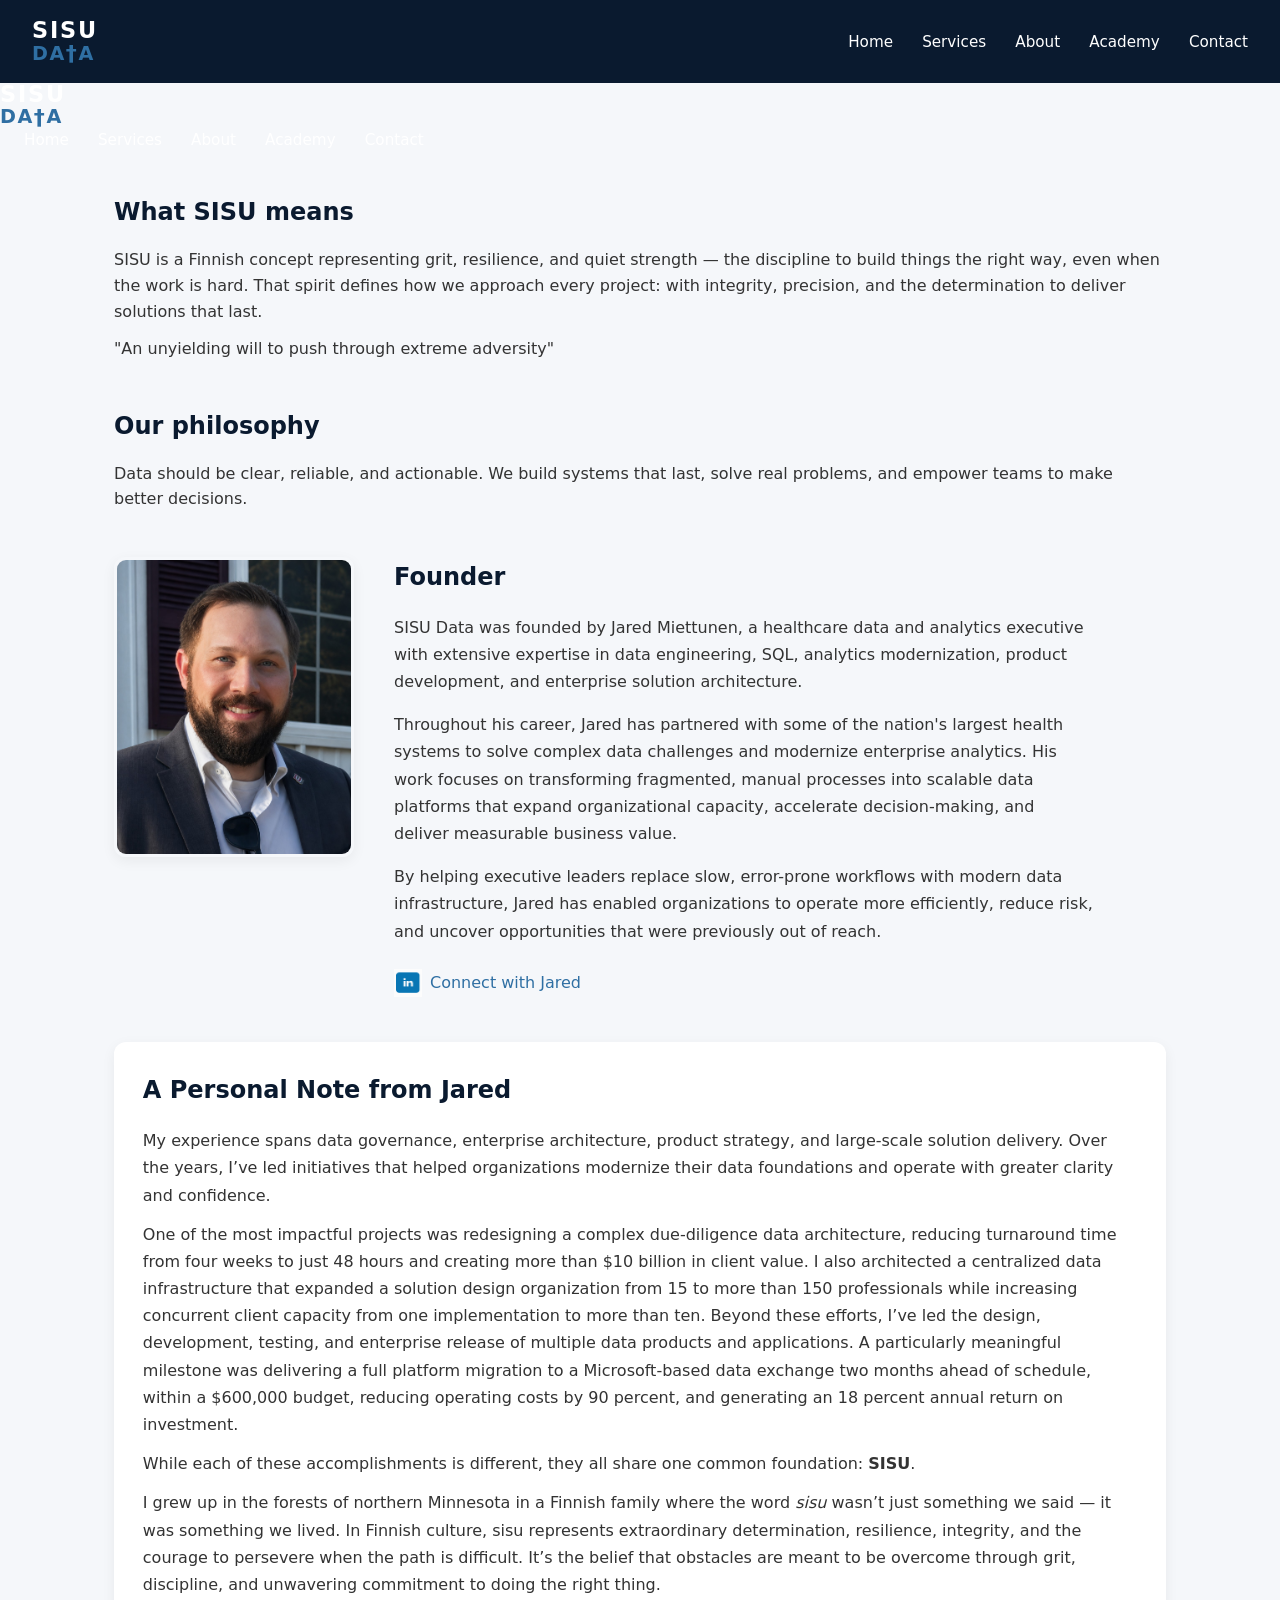
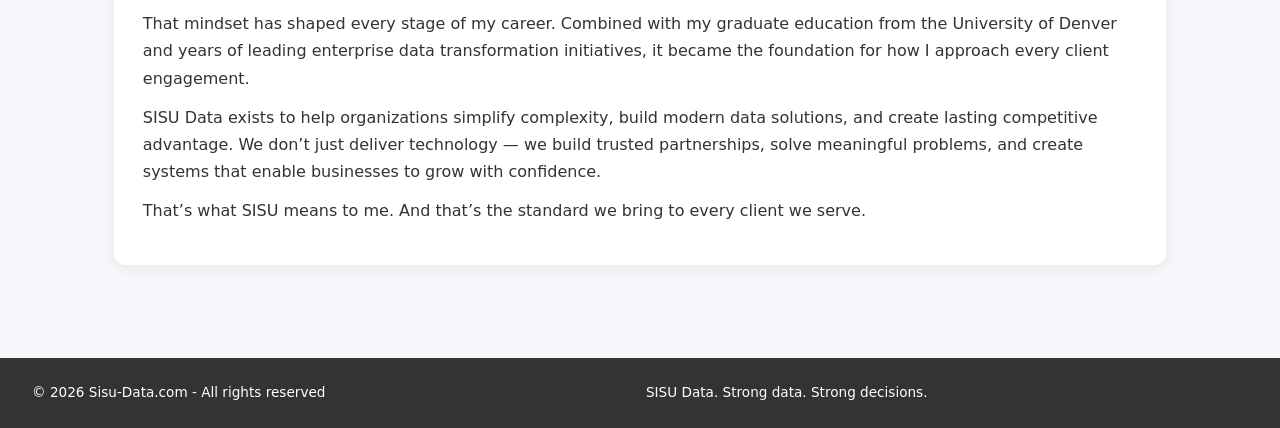
==== commit 21efd292: "Update about.html" ====
--- a/about.html
+++ b/about.html
@@ -4,10 +4,33 @@
   <meta charset="UTF-8">
   <title>SISU Data | About</title>
   <link rel="stylesheet" href="styles.css">
+
+  <!-- Google tag (gtag.js) -->
+  <script async src="https://www.googletagmanager.com/gtag/js?id=G-81J9BJQVFM"></script>
+  <script>
+    window.dataLayer = window.dataLayer || [];
+    function gtag(){dataLayer.push(arguments);}
+    gtag('js', new Date());
+
+    gtag('config', 'G-81J9BJQVFM');
+  </script>
 </head>
+
 <body>
 
 <header>
+  <div class="logo-stack">
+    <span class="logo-sisu">SISU</span>
+    <span class="logo-data">DA<span class="cross">†</span>A</span>
+  </div>
+  <nav>
+    <a href="index.html">Home</a>
+    <a href="services.html">Services</a>
+    <a href="about.html">About</a>
+    <a href="academy.html">Academy</a>
+    <a href="contact.html">Contact</a>
+  </nav>
+</header>
   <div class="logo-stack">
     <span class="logo-sisu">SISU</span>
     <span class="logo-data">DA<span class="cross">†</span>A</span>
@@ -64,10 +87,15 @@
       By helping executive leaders replace slow, error-prone workflows with modern data infrastructure, Jared has enabled organizations to operate more efficiently, reduce risk, and uncover opportunities that were previously out of reach.
     </p>
 
-    <a href="https://www.linkedin.com/in/jared-s-miettunen" class="linkedin-btn">
-      <img src="linkedin.png" alt="LinkedIn Profile">
-      <span class="linkedin-text">Connect with Jared</span>
-    </a>
+    <a href="https://www.linkedin.com/in/jared-s-miettunen"
+   class="linkedin-btn"
+   onclick="gtag('event', 'linkedin_click', {
+     event_category: 'engagement',
+     event_label: 'Founder LinkedIn'
+   });">
+  <img src="linkedin.png" alt="LinkedIn Profile">
+  <span class="linkedin-text">Connect with Jared</span>
+</a>
   </div>
 </section>
 
--- a/styles.css
+++ b/styles.css
@@ -60,7 +60,7 @@
 .logo-stack {
   display: flex;
   flex-direction: column;
-  line-height: 1;
+  line-height: 1; /* keeps SISU and DATA tight */
 }
 
 .logo-sisu {
@@ -77,9 +77,13 @@
   letter-spacing: 0.08em;
 }
 
+/* FIXED † alignment */
 .cross {
   font-weight: 700;
   color: var(--blue);
+  font-size: 1.15em;      /* slightly larger */
+  position: relative;
+  top: 0.08em;            /* nudges † downward so it aligns with both A's */
 }
 
 /* ---------------------------------------------------------
@@ -136,6 +140,7 @@
 .hero-logo {
   text-align: center;
   margin-bottom: 1.5rem;
+  line-height: 1; /* FIX: tighten SISU / DATA in hero */
 }
 
 .hero-sisu {
@@ -217,6 +222,12 @@
   box-shadow: var(--shadow);
 }
 
+/* FIX: tighten SISU / DATA inside cards */
+.card .logo-stack,
+.academy-card .logo-stack {
+  line-height: 1;
+}
+
 .card h3,
 .academy-card h4 {
   margin-bottom: 0.6rem;
@@ -232,6 +243,38 @@
 .card ul li,
 .academy-card ul li {
   margin-bottom: 0.35rem;
+}
+
+/* ---------------------------------------------------------
+   Services Page Enhancements
+--------------------------------------------------------- */
+
+.service-icon {
+  width: 40px;
+  height: 40px;
+  object-fit: contain;
+  margin-bottom: 10px;
+  display: block;
+}
+
+.service-intro {
+  font-weight: 500;
+  margin-bottom: 1rem;
+}
+
+.service-section {
+  margin-bottom: 1.2rem;
+}
+
+.service-section h4 {
+  font-size: 1rem;
+  margin-bottom: 0.4rem;
+  color: var(--blue);
+}
+
+.service-section ul {
+  margin-left: 1rem;
+  line-height: 1.4;
 }
 
 /* ---------------------------------------------------------
@@ -264,9 +307,29 @@
   margin-bottom: 1rem;
 }
 
+.personal-note {
+  background-color: var(--white);
+  padding: 1.8rem;
+  border-radius: var(--radius);
+  box-shadow: var(--shadow);
+  line-height: 1.7;
+}
+
 .linkedin-btn {
-  display: inline-block;
+  display: flex;
+  align-items: center;
+  gap: 0.5rem;
   margin-top: 1.5rem;
+}
+
+.linkedin-btn img {
+  width: 28px;
+  height: 28px;
+}
+
+.linkedin-text {
+  font-weight: 500;
+  color: var(--blue);
 }
 
 /* ---------------------------------------------------------
@@ -309,12 +372,24 @@
    Footer
 --------------------------------------------------------- */
 
-footer {
+.site-footer {
   background-color: var(--charcoal);
   color: var(--white);
   padding: 1.5rem 2rem;
   font-size: 0.85rem;
+
+  display: flex;
+  justify-content: space-between;
+  align-items: center;
+}
+
+.footer-left {
+  text-align: left;
+}
+
+.footer-center {
   text-align: center;
+  flex: 1;
 }
 
 /* ---------------------------------------------------------
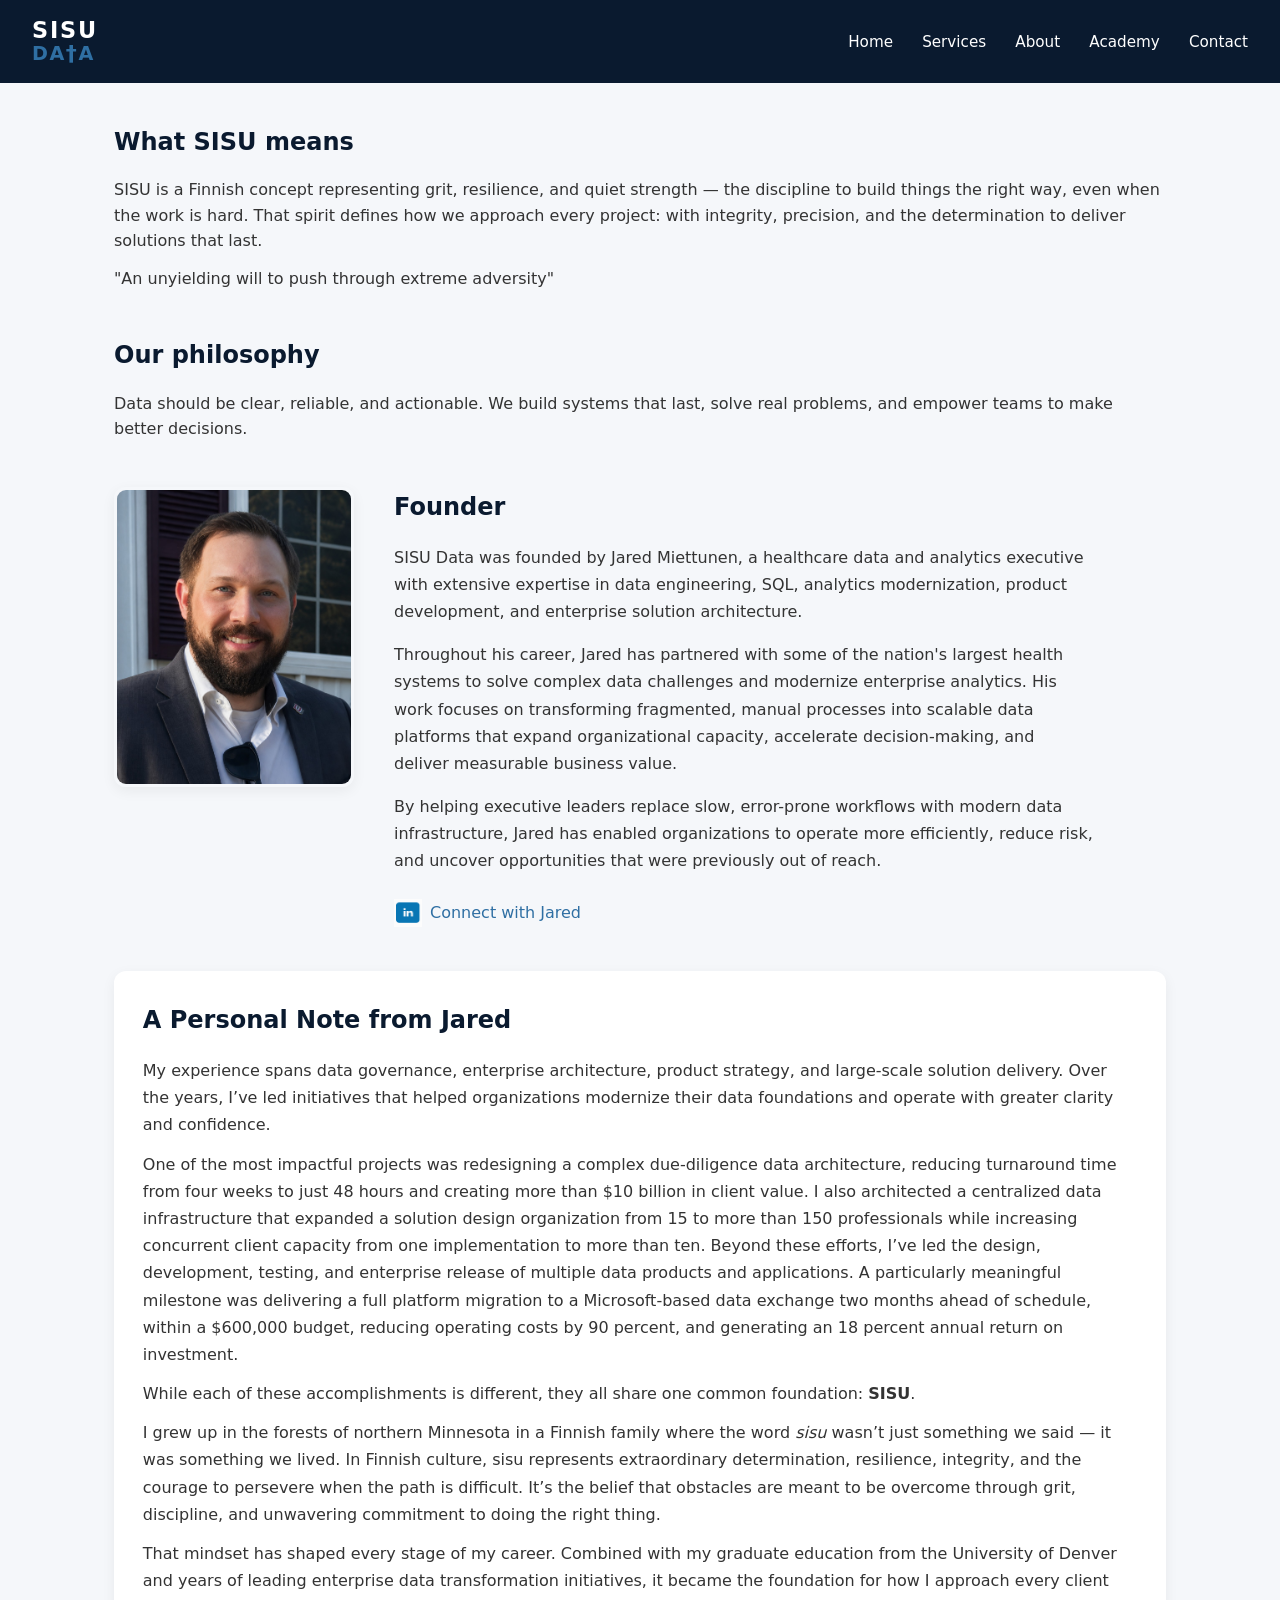
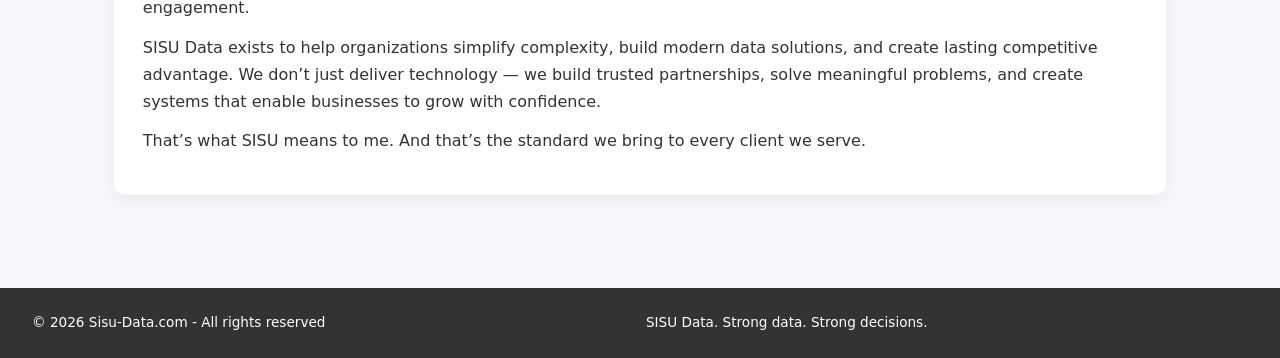
==== commit 5b5960e0: "Remove duplicated header block on About page The logo and nav were repeated under the banner, follow" ====
--- a/about.html
+++ b/about.html
@@ -19,18 +19,6 @@
 <body>
 
 <header>
-  <div class="logo-stack">
-    <span class="logo-sisu">SISU</span>
-    <span class="logo-data">DA<span class="cross">†</span>A</span>
-  </div>
-  <nav>
-    <a href="index.html">Home</a>
-    <a href="services.html">Services</a>
-    <a href="about.html">About</a>
-    <a href="academy.html">Academy</a>
-    <a href="contact.html">Contact</a>
-  </nav>
-</header>
   <div class="logo-stack">
     <span class="logo-sisu">SISU</span>
     <span class="logo-data">DA<span class="cross">†</span>A</span>
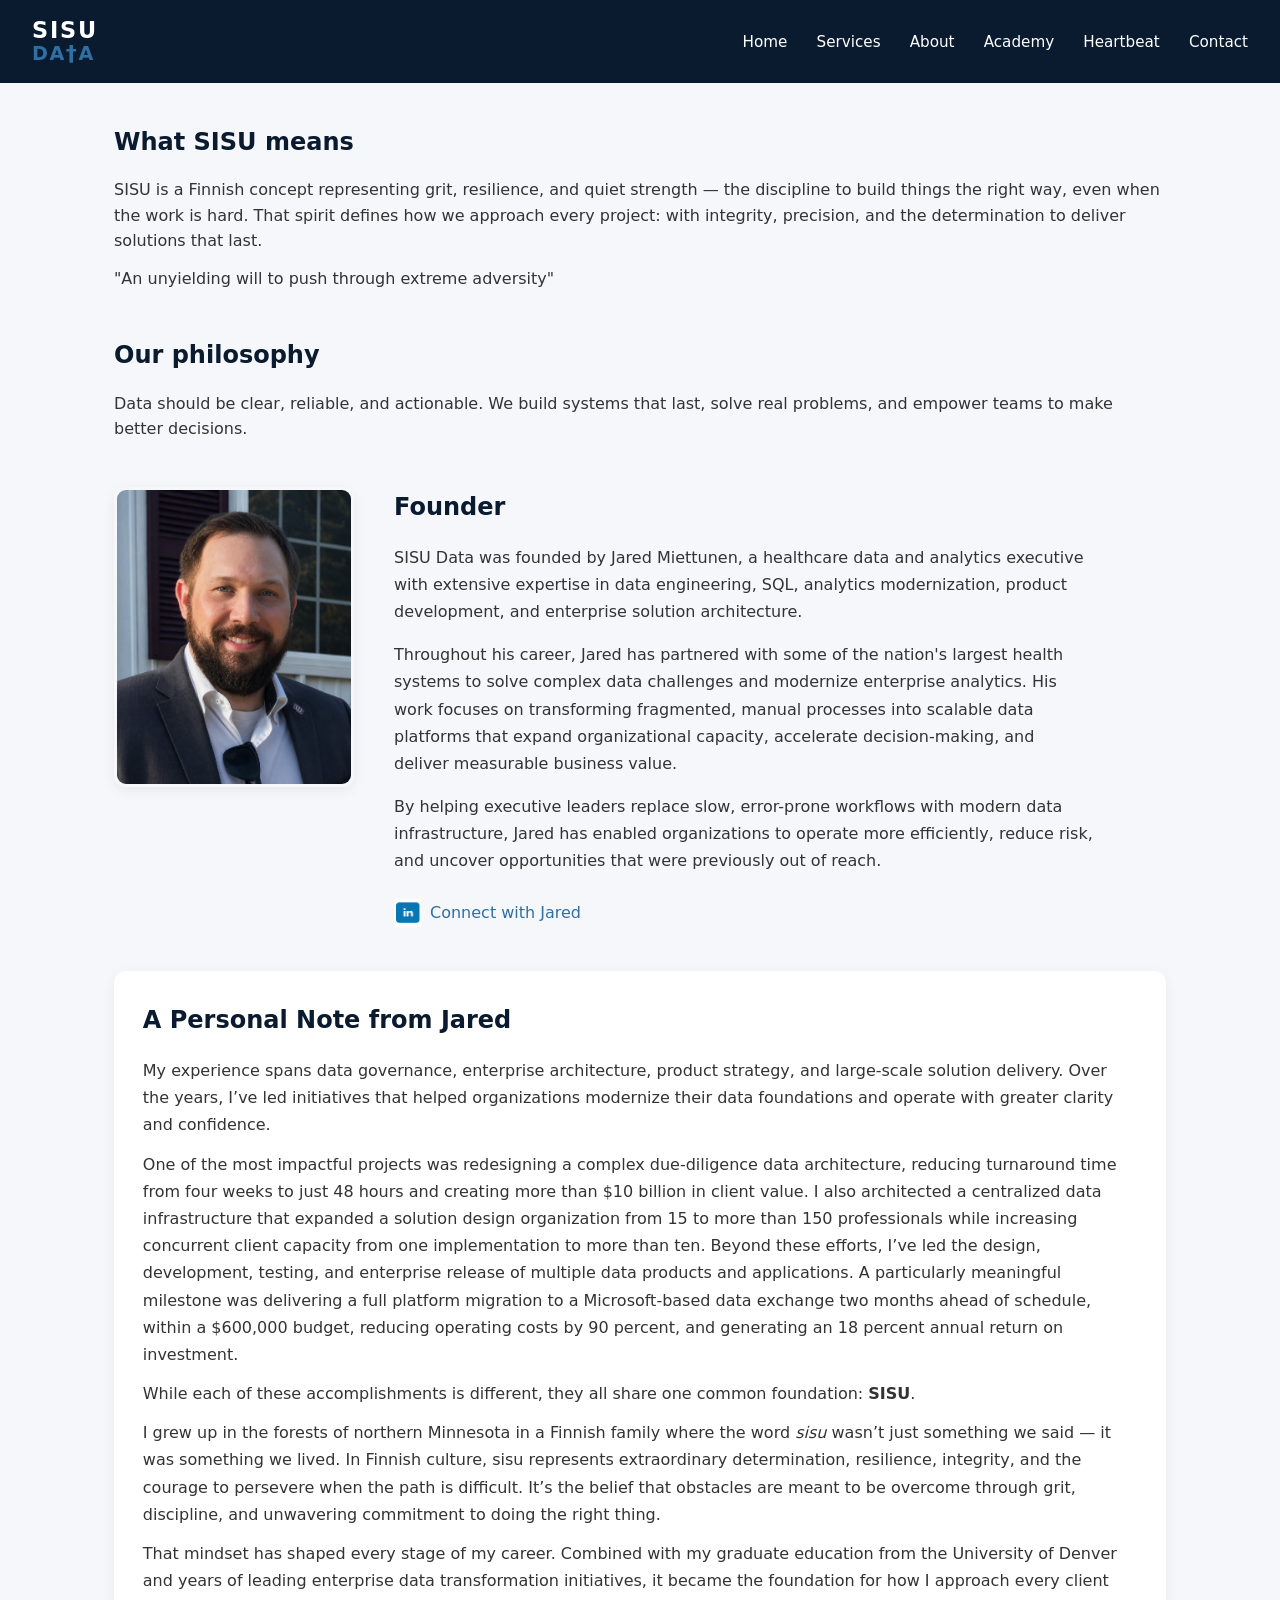
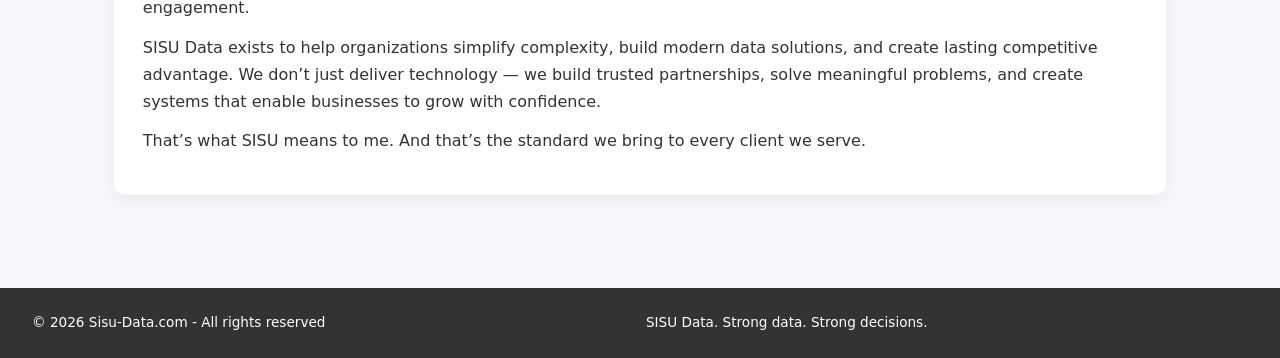
==== commit 25744872: "Add Heartbeat page and nav link Co-Authored-By: Claude Sonnet 5.5 <noreply@anthropic.com>" ====
--- a/about.html
+++ b/about.html
@@ -28,6 +28,7 @@
     <a href="services.html">Services</a>
     <a href="about.html">About</a>
     <a href="academy.html">Academy</a>
+    <a href="heartbeat.html">Heartbeat</a>
     <a href="contact.html">Contact</a>
   </nav>
 </header>
